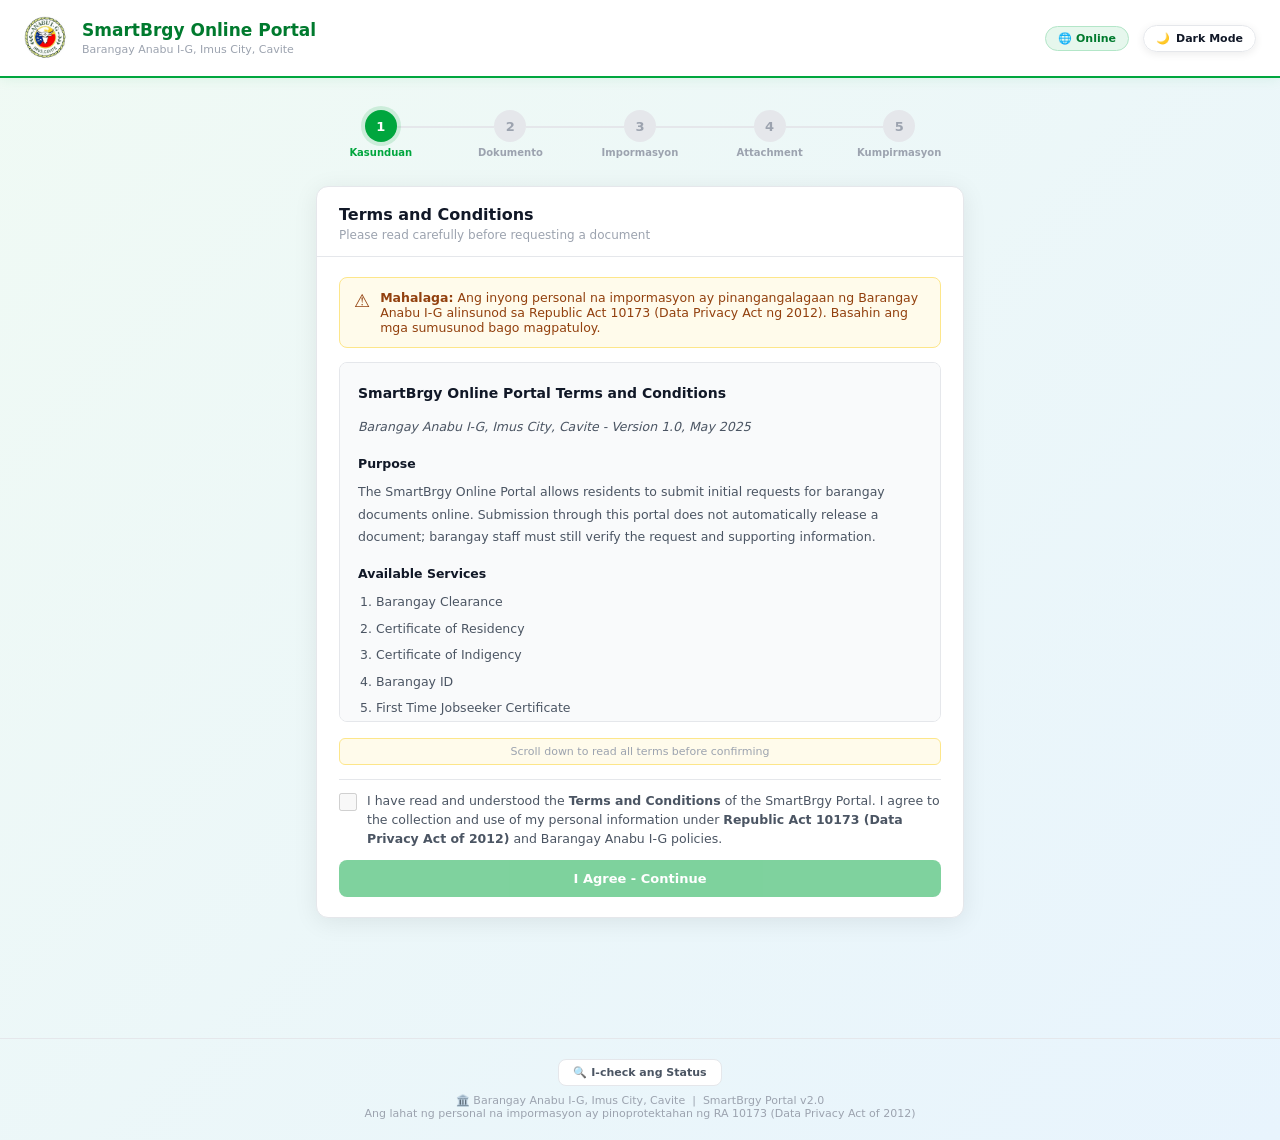
==== portal.html @ 4731604c "update portal content" ====
<!DOCTYPE html>
<html lang="en">
<head>
<meta charset="UTF-8"/>
<meta name="viewport" content="width=device-width, initial-scale=1.0"/>
<title>SmartBrgy Portal - Document Request | Barangay Anabu I-G</title>
<link rel="icon" type="image/jpeg" href="anabu logo.jpg"/>
<style>
:root {
  --green: #00a63e;
  --green-dark: #007a2e;
  --green-light: #e6f7ed;
  --green-border: #b3e6c8;
  --blue: #2a7ed3;
  --blue-light: #e8f1fb;
  --red: #dc2626;
  --red-light: #fef2f2;
  --yellow: #d97706;
  --yellow-light: #fffbeb;
  --gray: #6b7280;
  --gray-light: #f9fafb;
  --border: #e5e7eb;
  --text: #111827;
  --text-sub: #4b5563;
  --text-muted: #9ca3af;
  --radius: 12px;
  --radius-sm: 8px;
  --shadow: 0 4px 24px rgba(0,0,0,0.08);
  --shadow-lg: 0 8px 40px rgba(0,0,0,0.12);
}
* { box-sizing:border-box; margin:0; padding:0; }
body { font-family: 'Segoe UI', system-ui, sans-serif; background: linear-gradient(135deg, #f0faf4 0%, #e8f4fd 100%); min-height:100vh; color:var(--text); transition: background 0.3s, color 0.3s; }

/* ── Header ── */
.header { background:#fff; border-bottom:2px solid var(--green); padding:16px 24px; display:flex; align-items:center; gap:14px; box-shadow:0 2px 12px rgba(0,166,62,0.08); position:sticky; top:0; z-index:100; }
.header-seal { width:44px; height:44px; border-radius:50%; overflow:hidden; flex-shrink:0; }
.header-seal img { width:100%; height:100%; object-fit:cover; }
.header-info h1 { font-size:17px; font-weight:800; color:var(--green-dark); line-height:1.2; }
.header-info p  { font-size:11px; color:var(--text-muted); margin-top:2px; }
.header-badge { margin-left:auto; background:var(--green-light); border:1px solid var(--green-border); color:var(--green-dark); padding:5px 12px; border-radius:20px; font-size:11px; font-weight:700; }

/* ── Main container ── */
.container { max-width:680px; margin:0 auto; padding:32px 16px 60px; }

/* ── Cards ── */
.card { background:#fff; border-radius:var(--radius); box-shadow:var(--shadow); border:1px solid var(--border); overflow:hidden; margin-bottom:20px; }
.card-header { padding:18px 22px 14px; border-bottom:1px solid var(--border); }
.card-header h2 { font-size:16px; font-weight:800; color:var(--text); display:flex; align-items:center; gap:8px; }
.card-header p { font-size:12px; color:var(--text-muted); margin-top:4px; }
.card-body { padding:20px 22px; }

/* ── Screens ── */
.screen { display:none; }
.screen.active { display:block; }

/* ── Steps indicator ── */
.steps { display:flex; align-items:center; gap:0; margin-bottom:28px; }
.step { display:flex; flex-direction:column; align-items:center; flex:1; position:relative; }
.step:not(:last-child)::after { content:''; position:absolute; top:16px; left:calc(50% + 16px); right:calc(-50% + 16px); height:2px; background:var(--border); z-index:0; transition:background .3s; }
.step.done:not(:last-child)::after { background:var(--green); }
.step-circle { width:32px; height:32px; border-radius:50%; background:var(--border); color:var(--text-muted); display:flex; align-items:center; justify-content:center; font-size:13px; font-weight:700; position:relative; z-index:1; transition:all .3s; }
.step.active .step-circle { background:var(--green); color:#fff; box-shadow:0 0 0 4px rgba(0,166,62,0.15); }
.step.done .step-circle { background:var(--green); color:#fff; }
.step-label { font-size:10px; color:var(--text-muted); margin-top:5px; text-align:center; font-weight:600; }
.step.active .step-label, .step.done .step-label { color:var(--green); }

/* ── T&C ── */
.tnc-box { background:var(--gray-light); border:1px solid var(--border); border-radius:var(--radius-sm); padding:18px; max-height:360px; overflow-y:auto; font-size:12.5px; line-height:1.8; color:var(--text-sub); margin-bottom:16px; }
.tnc-box h3 { font-size:14px; color:var(--text); margin-bottom:10px; font-weight:700; }
.tnc-box h4 { font-size:12.5px; color:var(--text); margin:14px 0 6px; font-weight:700; }
.tnc-box p  { margin-bottom:8px; }
.tnc-box ol, .tnc-box ul { padding-left:18px; margin-bottom:8px; }
.tnc-box li { margin-bottom:4px; }
.tnc-scroll-notice { text-align:center; font-size:11px; color:var(--text-muted); margin-bottom:14px; padding:6px; background:#fffbeb; border-radius:6px; border:1px solid #fde68a; }

/* ── Cert type grid ── */
.cert-grid { display:grid; grid-template-columns:1fr 1fr; gap:10px; margin-bottom:16px; }
.cert-btn { border:2px solid var(--border); border-radius:var(--radius-sm); padding:14px 12px; cursor:pointer; transition:all .2s; background:#fff; text-align:center; }
.cert-btn:hover { border-color:var(--green); background:var(--green-light); }
.cert-btn.selected { border-color:var(--green); background:var(--green-light); box-shadow:0 0 0 3px rgba(0,166,62,0.12); }
.cert-btn .icon { font-size:24px; margin-bottom:6px; }
.cert-btn .label { font-size:12px; font-weight:700; color:var(--text); }
.cert-btn .fee { font-size:10.5px; color:var(--text-muted); margin-top:2px; }
.cert-btn .days { font-size:10px; color:var(--green); font-weight:600; margin-top:1px; }

/* ── Form ── */
.form-group { margin-bottom:14px; }
.form-label { font-size:12px; font-weight:700; color:var(--text-sub); margin-bottom:5px; display:block; }
.form-label span.req { color:var(--red); }
.form-input { width:100%; padding:10px 13px; border:1.5px solid var(--border); border-radius:var(--radius-sm); font-size:13px; color:var(--text); background:#fff; transition:border-color .2s; font-family:inherit; }
.form-input:focus { outline:none; border-color:var(--green); box-shadow:0 0 0 3px rgba(0,166,62,0.1); }
.form-row { display:grid; grid-template-columns:1fr 1fr; gap:10px; }
.form-note { font-size:11px; color:var(--text-muted); margin-top:4px; }

/* ── Buttons ── */
.btn { padding:11px 20px; border:none; border-radius:var(--radius-sm); font-size:13px; font-weight:700; cursor:pointer; transition:all .2s; font-family:inherit; }
.btn-green  { background:var(--green); color:#fff; }
.btn-green:hover { background:var(--green-dark); }
.btn-outline { background:#fff; color:var(--text-sub); border:1.5px solid var(--border); }
.btn-outline:hover { border-color:var(--gray); }
.btn-full { width:100%; }
.btn-row { display:flex; gap:10px; margin-top:6px; }
.btn-row .btn { flex:1; }
.btn:disabled { opacity:.5; cursor:not-allowed; }

/* ── Alert boxes ── */
.alert { border-radius:var(--radius-sm); padding:12px 14px; font-size:12.5px; margin-bottom:14px; display:flex; gap:10px; align-items:flex-start; }
.alert-yellow { background:var(--yellow-light); border:1px solid #fde68a; color:#92400e; }
.alert-green  { background:var(--green-light); border:1px solid var(--green-border); color:var(--green-dark); }
.alert-red    { background:var(--red-light); border:1px solid #fecaca; color:#991b1b; }
.alert-blue   { background:var(--blue-light); border:1px solid #bfdbfe; color:#1e40af; }

/* ── Confirmation box ── */
.confirm-box { text-align:center; padding:24px; }
.confirm-icon { font-size:52px; margin-bottom:14px; }
.confirm-code { font-size:30px; font-weight:900; color:var(--green); letter-spacing:2px; font-family:'Courier New',monospace; background:var(--green-light); border:2px dashed var(--green-border); padding:12px 24px; border-radius:var(--radius-sm); display:inline-block; margin:10px 0 16px; }
.confirm-note { font-size:12.5px; color:var(--text-sub); max-width:340px; margin:0 auto 20px; line-height:1.7; }
.confirm-steps { background:var(--gray-light); border-radius:var(--radius-sm); padding:14px 16px; text-align:left; margin-bottom:16px; }
.confirm-steps ol { padding-left:16px; font-size:12px; color:var(--text-sub); line-height:2; }

/* ── Status checker ── */
.status-track { display:flex; flex-direction:column; gap:0; }
.status-step { display:flex; gap:12px; padding:10px 0; }
.status-dot  { width:18px; height:18px; border-radius:50%; flex-shrink:0; margin-top:2px; border:2px solid var(--border); display:flex; align-items:center; justify-content:center; font-size:9px; }
.status-dot.done { background:var(--green); border-color:var(--green); color:#fff; }
.status-dot.current { background:#fff; border-color:var(--yellow); box-shadow:0 0 0 3px rgba(217,119,6,0.2); }
.status-step-text { font-size:12.5px; font-weight:600; color:var(--text-muted); }
.status-step-text.done { color:var(--green); }
.status-step-text.current { color:var(--yellow); }
.status-step-meta { font-size:11px; color:var(--text-muted); margin-top:2px; }

/* ── Badge ── */
.badge { display:inline-flex; align-items:center; padding:2px 8px; border-radius:20px; font-size:10.5px; font-weight:700; border:1px solid transparent; }
.badge-green  { background:var(--green-light); color:var(--green-dark); border-color:var(--green-border); }
.badge-yellow { background:var(--yellow-light); color:#92400e; border-color:#fde68a; }
.badge-red    { background:var(--red-light); color:#991b1b; border-color:#fecaca; }
.badge-blue   { background:var(--blue-light); color:#1e40af; border-color:#bfdbfe; }
.badge-gray   { background:var(--gray-light); color:var(--gray); border-color:var(--border); }

/* ── Footer ── */
.footer { text-align:center; font-size:11px; color:var(--text-muted); padding:20px; border-top:1px solid var(--border); margin-top:40px; }

/* ── Toast ── */
#toast-wrap { position:fixed; bottom:20px; right:20px; z-index:9999; display:flex; flex-direction:column; gap:8px; }
.toast { background:#1f2937; color:#fff; padding:10px 16px; border-radius:8px; font-size:12.5px; display:flex; align-items:center; gap:8px; box-shadow:var(--shadow); animation:slideIn .3s ease; }
.toast.green { background:#065f46; border-left:3px solid var(--green); }
.toast.red   { background:#7f1d1d; border-left:3px solid var(--red); }
@keyframes slideIn { from { transform:translateX(40px); opacity:0; } to { transform:translateX(0); opacity:1; } }

/* ── Checkbox ── */
.checkbox-row { display:flex; gap:10px; align-items:flex-start; padding:12px 0; border-top:1px solid var(--border); }
.checkbox-row input[type=checkbox] { width:18px; height:18px; margin-top:1px; accent-color:var(--green); cursor:pointer; flex-shrink:0; }
.checkbox-row label { font-size:12.5px; color:var(--text-sub); cursor:pointer; line-height:1.5; }

/* ── Responsive ── */
@media (max-width:500px) {
  .cert-grid { grid-template-columns:1fr; }
  .form-row  { grid-template-columns:1fr; }
  .container { padding:16px 12px 60px; }
}

/* Loading overlay */
#loader { position:fixed; inset:0; background:rgba(255,255,255,0.9); display:flex; align-items:center; justify-content:center; z-index:9998; flex-direction:column; gap:12px; }
.spinner { width:36px; height:36px; border:3px solid var(--green-light); border-top-color:var(--green); border-radius:50%; animation:spin 0.7s linear infinite; }
@keyframes spin { to { transform:rotate(360deg); } }
/* ═══ DARK MODE ═══ */
body.dark-mode {
  --green: #00cc55;
  --green-dark: #00ff6a;
  --green-light: rgba(0,204,85,0.1);
  --green-border: rgba(0,204,85,0.3);
  --blue: #5ba3e8;
  --blue-light: rgba(91,163,232,0.1);
  --red: #f87171;
  --red-light: rgba(239,68,68,0.1);
  --yellow: #fbbf24;
  --yellow-light: rgba(245,158,11,0.1);
  --gray: #9ca3af;
  --gray-light: rgba(255,255,255,0.05);
  --border: rgba(255,255,255,0.12);
  --text: #e8f4ff;
  --text-sub: rgba(232,244,255,0.7);
  --text-muted: rgba(232,244,255,0.4);
  --shadow: 0 4px 24px rgba(0,0,0,0.4);
  --shadow-lg: 0 8px 40px rgba(0,0,0,0.5);
  background: linear-gradient(135deg, #060f1c 0%, #0a1929 100%);
}
body.dark-mode .card { background: #0b1e35; border-color: rgba(42,126,211,0.2); }
body.dark-mode .card-header { background: rgba(11,61,107,0.35); border-color: rgba(42,126,211,0.2); }
body.dark-mode .card-header h2 { color: #e8f4ff; }
body.dark-mode .card-header p { color: rgba(232,244,255,0.6); }
body.dark-mode .tnc-box { background: rgba(11,61,107,0.2); border-color: rgba(42,126,211,0.2); }
body.dark-mode .cert-btn { background: #0a1929; border-color: rgba(42,126,211,0.25); color: #e8f4ff; }
body.dark-mode .cert-btn:hover,
body.dark-mode .cert-btn.selected { border-color: var(--green); background: rgba(0,204,85,0.1); }
body.dark-mode input, body.dark-mode select, body.dark-mode textarea {
  background: rgba(255,255,255,0.06); border-color: rgba(255,255,255,0.15); color: #e8f4ff;
}
body.dark-mode input::placeholder, body.dark-mode textarea::placeholder { color: rgba(232,244,255,0.35); }
body.dark-mode .header { background: rgba(6,15,28,0.95); border-color: rgba(42,126,211,0.2); }
body.dark-mode .header-info h1 { color: var(--green-dark); }
body.dark-mode .header-badge { background: rgba(0,204,85,0.1); border-color: var(--green-border); color: var(--green-dark); }
body.dark-mode .alert-yellow { background: rgba(245,158,11,0.1); border-color: rgba(245,158,11,0.3); color: #fcd34d; }
body.dark-mode .alert-green  { background: rgba(0,204,85,0.1); border-color: var(--green-border); color: var(--green-dark); }
body.dark-mode .alert-red    { background: rgba(239,68,68,0.1); border-color: rgba(239,68,68,0.3); color: #fca5a5; }
body.dark-mode .alert-blue   { background: rgba(91,163,232,0.1); border-color: rgba(91,163,232,0.3); color: var(--blue); }
body.dark-mode .confirm-code { background: rgba(0,204,85,0.1); border-color: var(--green-border); color: var(--green-dark); }
body.dark-mode .confirm-steps { background: rgba(255,255,255,0.05); }
body.dark-mode .badge-green  { background: rgba(0,204,85,0.1); color: var(--green-dark); border-color: var(--green-border); }
body.dark-mode .badge-yellow { background: rgba(245,158,11,0.1); color: #fcd34d; border-color: rgba(245,158,11,0.3); }
body.dark-mode .badge-red    { background: rgba(239,68,68,0.1); color: #fca5a5; border-color: rgba(239,68,68,0.3); }
body.dark-mode .footer { color: rgba(232,244,255,0.45); }
body.dark-mode .steps { background: rgba(255,255,255,0.04); border-color: rgba(42,126,211,0.15); }
body.dark-mode .step-label { color: rgba(232,244,255,0.5); }
body.dark-mode .step.active .step-label { color: var(--green-dark); }
/* Step circle */
body.dark-mode .step-circle { background: rgba(255,255,255,0.1); color: rgba(232,244,255,0.5); border-color: rgba(255,255,255,0.15); }
body.dark-mode .step.active .step-circle { background: var(--green); color: #000; }
body.dark-mode .step.done .step-circle { background: var(--green); color: #000; }
/* Form inputs */
body.dark-mode .form-input { background: rgba(255,255,255,0.06); border-color: rgba(255,255,255,0.15); color: #e8f4ff; }
body.dark-mode .form-input:focus { border-color: var(--green); }
body.dark-mode .form-label { color: rgba(232,244,255,0.7); }
body.dark-mode .form-note { color: rgba(232,244,255,0.4); }
body.dark-mode select option { background: #0a1929; color: #e8f4ff; }
/* Buttons */
body.dark-mode .btn-outline { background: rgba(255,255,255,0.06); color: rgba(232,244,255,0.75); border-color: rgba(255,255,255,0.15); }
body.dark-mode .btn-outline:hover { border-color: rgba(255,255,255,0.30); color: #e8f4ff; }
/* TnC box */
body.dark-mode .tnc-box { color: rgba(232,244,255,0.75); }
body.dark-mode .tnc-box h3, body.dark-mode .tnc-box h4 { color: #e8f4ff; }
/* Scroll notice */
body.dark-mode .tnc-scroll-notice { background: rgba(245,158,11,0.08); border-color: rgba(245,158,11,0.25); color: #fcd34d; }
/* Cert buttons */
body.dark-mode .cert-btn .label { color: #e8f4ff; }
body.dark-mode .cert-btn .fee   { color: rgba(232,244,255,0.5); }
body.dark-mode .cert-btn .days  { color: var(--green); }
/* Confirm section */
body.dark-mode .confirm-note { color: rgba(232,244,255,0.7); }
body.dark-mode .confirm-steps ol { color: rgba(232,244,255,0.7); }
/* Status tracker */
body.dark-mode .status-step-text { color: rgba(232,244,255,0.5); }
body.dark-mode .status-step-text.done { color: var(--green); }
body.dark-mode .status-step-text.current { color: var(--yellow); }
body.dark-mode .status-step-meta { color: rgba(232,244,255,0.4); }
body.dark-mode .status-dot { background: rgba(255,255,255,0.08); border-color: rgba(255,255,255,0.20); color: rgba(232,244,255,0.5); }
body.dark-mode .status-dot.done { background: var(--green); border-color: var(--green); color: #000; }
body.dark-mode .status-dot.current { background: rgba(11,29,53,0.9); border-color: var(--yellow); color: var(--yellow); }
/* Badges */
body.dark-mode .badge-blue { background: rgba(91,163,232,0.1); color: #93c5fd; border-color: rgba(91,163,232,0.3); }
body.dark-mode .badge-gray { background: rgba(255,255,255,0.07); color: rgba(232,244,255,0.55); border-color: rgba(255,255,255,0.12); }
/* Loader */
body.dark-mode #loader { background: rgba(6,15,28,0.92); }
/* Checkbox label */
body.dark-mode .checkbox-row label { color: rgba(232,244,255,0.75); }
/* Footer */
body.dark-mode .footer { border-color: rgba(255,255,255,0.08); }
/* Portal theme toggle in dark mode */
body.dark-mode #portal-theme-toggle { background: rgba(11,29,53,0.9); color: #e8f4ff; border-color: rgba(42,126,211,0.35); }
/* Theme toggle button */
#portal-theme-toggle {
  display: flex; align-items: center; gap: 6px;
  padding: 6px 12px; border-radius: 20px; cursor: pointer;
  font-size: 11px; font-weight: 700; border: 1px solid var(--border);
  background: rgba(255,255,255,0.85); color: var(--text);
  box-shadow: 0 2px 8px rgba(0,0,0,0.08);
  transition: all 0.2s; backdrop-filter: blur(8px);
  user-select: none; white-space: nowrap; flex-shrink: 0;
}
body.dark-mode #portal-theme-toggle {
  background: rgba(11,29,53,0.85); color: #e8f4ff; border-color: rgba(42,126,211,0.3);
}
#portal-theme-toggle:hover { box-shadow: 0 4px 14px rgba(0,0,0,0.15); transform: translateY(-1px); }
</style>
</head>
<body>

<div id="toast-wrap"></div>
<div id="loader" style="display:none;"><div class="spinner"></div><div style="font-size:13px;color:var(--text-muted);">Sandali lang...</div></div>

<!-- HEADER -->
<div class="header">
  <div class="header-seal"><img src="anabu logo.jpg" alt="Barangay Anabu I-G"/></div>
  <div class="header-info">
    <h1>SmartBrgy Online Portal</h1>
    <p>Barangay Anabu I-G, Imus City, Cavite</p>
  </div>
  <div class="header-badge">🌐 Online</div>
  <div id="portal-theme-toggle" onclick="togglePortalTheme()">
    <span id="portal-theme-icon">🌙</span>
    <span id="portal-theme-label">Dark Mode</span>
  </div>
</div>

<div class="container">

  <!-- ═══════ SCREEN 1: WELCOME + TERMS AND CONDITIONS ═══════ -->
  <div class="screen active" id="screen-terms">
    <div class="steps">
      <div class="step active" id="s1"><div class="step-circle">1</div><div class="step-label">Kasunduan</div></div>
      <div class="step" id="s2"><div class="step-circle">2</div><div class="step-label">Dokumento</div></div>
      <div class="step" id="s3"><div class="step-circle">3</div><div class="step-label">Impormasyon</div></div>
      <div class="step" id="s4"><div class="step-circle">4</div><div class="step-label">Attachment</div></div>
      <div class="step" id="s5"><div class="step-circle">5</div><div class="step-label">Kumpirmasyon</div></div>
    </div>

    <div class="card">
      <div class="card-header">
        <h2>📋 Mga Tuntunin at Kundisyon</h2>
        <p>Basahin nang mabuti bago mag-request ng dokumento</p>
      </div>
      <div class="card-body">
        <div class="alert alert-yellow">
          <span style="font-size:18px;flex-shrink:0;">⚠️</span>
          <div><strong>Mahalaga:</strong> Ang inyong personal na impormasyon ay pinangangalagaan ng Barangay Anabu I-G alinsunod sa Republic Act 10173 (Data Privacy Act ng 2012). Basahin ang mga sumusunod bago magpatuloy.</div>
        </div>

        <div class="tnc-box" id="tnc-scroll">
          <h3>📜 KASUNDUAN SA PAGGAMIT NG SMARTBRGY ONLINE PORTAL</h3>
          <p><em>Barangay Anabu I-G, Imus City, Cavite — Bersyon 1.0, Mayo 2025</em></p>

          <h4>ARTIKULO I — LAYUNIN</h4>
          <p>Ang SmartBrgy Online Portal ay isang serbisyong elektroniko ng Barangay Anabu I-G na nagbibigay-daan sa mga residente na makapag-request ng iba't ibang dokumento nang hindi na kailangang pumunta pa sa barangay hall bilang unang hakbang. Ang layunin nito ay pabilisin at gawing mas madali ang proseso ng pagkuha ng mga barangay dokumento para sa lahat ng residente.</p>

          <h4>ARTIKULO II — SAKLAW NG SERBISYO</h4>
          <p>Maaaring i-request sa pamamagitan ng portal na ito ang mga sumusunod na dokumento:</p>
          <ol>
            <li>Barangay Clearance</li>
            <li>Certificate of Residency (Patunay ng Paninirahan)</li>
            <li>Certificate of Indigency (Patunay ng Kahirapan)</li>
            <li>Barangay ID</li>
            <li>First Time Jobseeker Certificate</li>
            <li>Business Clearance</li>
          </ol>
          <p><strong>Tandaan:</strong> Ang online na pag-request ay para lamang sa pagpapahayag ng interes. Ang aktwal na pagpapalabas ng dokumento ay isasagawa lamang sa Barangay Hall pagkatapos ng personal na pagbisita at pagberipika ng mga kinakailangang dokumento.</p>

          <h4>ARTIKULO III — MGA KINAKAILANGAN</h4>
          <p>Upang maging karapat-dapat sa pagkuha ng dokumento, ang residente ay dapat:</p>
          <ol>
            <li>Isang tunay na residente ng Barangay Anabu I-G, Imus City;</li>
            <li>Walang anumang nakasamang blotter o kaso na hindi pa nalulutas (para sa ilang uri ng dokumento);</li>
            <li>Magbigay ng totoong impormasyon sa lahat ng kinakailangang patlang;</li>
            <li>Personal na pumunta sa Barangay Hall upang kunin ang dokumento.</li>
          </ol>

          <h4>ARTIKULO IV — KOLEKSYON NG PERSONAL NA DATOS</h4>
          <p>Ang Barangay Anabu I-G, bilang Controller ng inyong personal na datos ayon sa RA 10173 (Data Privacy Act of 2012), ay nangangalap ng sumusunod na impormasyon:</p>
          <ul>
            <li>Buong pangalan</li>
            <li>Address sa barangay (Purok)</li>
            <li>Numero ng telepono o contact</li>
            <li>Layunin ng paghingi ng dokumento</li>
          </ul>

          <h4>ARTIKULO V — PAANO GINAGAMIT ANG INYONG DATOS</h4>
          <p>Ang inyong personal na impormasyon ay gagamitin lamang para sa:</p>
          <ol>
            <li>Pagpoproseso ng inyong request na dokumento;</li>
            <li>Pag-verify ng inyong pagkatao sa oras ng pagkuha sa barangay hall;</li>
            <li>Pagpapadala ng update tungkol sa status ng inyong request (kung may contact number);</li>
            <li>Mga opisyal na rekord ng barangay na kinakailangan ng batas.</li>
          </ol>
          <p><strong>HINDI</strong> ibabahagi ang inyong impormasyon sa mga third party na walang kaugnayan sa serbisyo ng barangay.</p>

          <h4>ARTIKULO VI — SEGURIDAD NG DATOS</h4>
          <p>Ang Barangay Anabu I-G ay gumagamit ng mga teknikal at administratibong hakbang upang pangalagaan ang inyong personal na impormasyon laban sa anumang hindi awtorisadong pag-access, pagbabago, o pagsisiwalat. Ang lahat ng datos ay nakaimbak sa isang ligtas na sistema na may restricted na access.</p>

          <h4>ARTIKULO VII — MGA KARAPATAN NG DATOS-SUBJEK</h4>
          <p>Ayon sa RA 10173, mayroon kayong karapatang:</p>
          <ul>
            <li>Malaman kung anong personal na datos ang hawak ng barangay tungkol sa inyo;</li>
            <li>Makuha ang kopya ng inyong personal na datos;</li>
            <li>Ituwid ang anumang maling impormasyon;</li>
            <li>Humiling ng pagtanggal ng inyong datos (kung naaangkop at pinahihintulutan ng batas);</li>
            <li>Mag-file ng reklamo sa National Privacy Commission (NPC) kung naniniwala kayong nilabag ang inyong mga karapatan.</li>
          </ul>

          <h4>ARTIKULO VIII — RESPONSIBILIDAD NG GUMAGAMIT</h4>
          <p>Sa paggamit ng portal na ito, kayo ay sumasang-ayon na:</p>
          <ol>
            <li>Ang lahat ng impormasyon na inyong ibibigay ay totoong impormasyon at hindi mapanlinlang;</li>
            <li>Hindi ninyo gagamitin ang portal para sa anumang ilegal o maling layunin;</li>
            <li>Mauunawaan na ang online request ay hindi ginagarantiyahan ang agarang pagpapalabas ng dokumento — napapailalim ito sa verification ng barangay staff;</li>
            <li>Responsibilidad ninyo ang personal na pumunta sa Barangay Hall upang makuha ang dokumento at magdala ng kinakailangang valid ID.</li>
          </ol>

          <h4>ARTIKULO IX — BAYAD SA DOKUMENTASYON</h4>
          <p>Ang ilang mga dokumento ay may kaukulang bayad na babayaran sa Barangay Hall sa oras ng pagkuha. Hindi tinatanggap ang bayad sa pamamagitan ng online na pamamaraan. Ang kasalukuyang bayad ay nakalagay sa bawat uri ng dokumento sa portal na ito.</p>

          <h4>ARTIKULO X — VALIDITY NG REQUEST</h4>
          <p>Ang online request ay magiging valid sa loob ng <strong>30 araw</strong> mula sa petsa ng pagsusumite. Kung hindi kayo makapunta sa loob ng panahong ito, kailangan ninyong mag-request muli.</p>

          <h4>ARTIKULO XI — PAKIKIPAG-UGNAYAN</h4>
          <p>Para sa anumang katanungan o alalahanin, maaari kayong makipag-ugnayan sa:</p>
          <ul>
            <li>📍 Barangay Hall, Barangay Anabu I-G, Imus City, Cavite</li>
            <li>🕗 Lunes hanggang Biyernes: 8:00 AM – 5:00 PM</li>
          </ul>

          <p style="margin-top:16px;font-size:11px;color:var(--text-muted);">Huling na-update: Mayo 2025 | Bersyon 1.0 | Barangay Anabu I-G</p>
        </div>

        <div class="tnc-scroll-notice" id="tnc-notice">⬇️ Mag-scroll pababa upang mabasa ang lahat ng tuntunin bago makumpirma</div>

        <div class="checkbox-row">
          <input type="checkbox" id="tnc-agree" disabled onchange="onTncCheck()"/>
          <label for="tnc-agree">
            Nabasa ko at naunawaan ko ang mga <strong>Tuntunin at Kundisyon</strong> ng SmartBrgy Portal. Sumasang-ayon ako sa koleksyon at paggamit ng aking personal na impormasyon alinsunod sa <strong>Republic Act 10173 (Data Privacy Act of 2012)</strong> at sa mga patakaran ng Barangay Anabu I-G.
          </label>
        </div>

        <button class="btn btn-green btn-full" id="btn-proceed-terms" onclick="proceedFromTerms()" disabled>
          ✅ Sumasang-ayon Ako — Magpatuloy
        </button>
      </div>
    </div>
  </div>

  <!-- ═══════ SCREEN 2: PUMILI NG DOKUMENTO ═══════ -->
  <div class="screen" id="screen-doctype">
    <div class="steps">
      <div class="step done" id="s1b"><div class="step-circle">✓</div><div class="step-label">Kasunduan</div></div>
      <div class="step active" id="s2b"><div class="step-circle">2</div><div class="step-label">Dokumento</div></div>
      <div class="step" id="s3b"><div class="step-circle">3</div><div class="step-label">Impormasyon</div></div>
      <div class="step" id="s4b"><div class="step-circle">4</div><div class="step-label">Attachment</div></div>
      <div class="step" id="s5b"><div class="step-circle">5</div><div class="step-label">Kumpirmasyon</div></div>
    </div>

    <div class="card">
      <div class="card-header">
        <h2>📄 Piliin ang Uri ng Dokumento</h2>
        <p>I-click ang dokumentong gusto ninyong i-request</p>
      </div>
      <div class="card-body">
        <div class="cert-grid" id="cert-type-grid">
          <div class="cert-btn" onclick="selectDoc('BC',this)"><div class="icon">📄</div><div class="label">Barangay Clearance</div><div class="fee">PHP 50.00</div><div class="days">✓ 1 araw</div></div>
          <div class="cert-btn" onclick="selectDoc('CR',this)"><div class="icon">🏠</div><div class="label">Certificate of Residency</div><div class="fee">PHP 50.00</div><div class="days">✓ 1 araw</div></div>
          <div class="cert-btn" onclick="selectDoc('CI',this)"><div class="icon">📋</div><div class="label">Certificate of Indigency</div><div class="fee">Libre</div><div class="days">✓ 1 araw</div></div>
          <div class="cert-btn" onclick="selectDoc('BID',this)"><div class="icon">🪪</div><div class="label">Barangay ID</div><div class="fee">PHP 100.00</div><div class="days">✓ 3-5 araw</div></div>
          <div class="cert-btn" onclick="selectDoc('CTFJ',this)"><div class="icon">💼</div><div class="label">First Time Jobseeker</div><div class="fee">Libre</div><div class="days">✓ 1 araw</div></div>
          <div class="cert-btn" onclick="selectDoc('BBC',this)"><div class="icon">🏪</div><div class="label">Business Clearance</div><div class="fee">PHP 200.00+</div><div class="days">✓ 3-5 araw</div></div>
        </div>

        <div id="doc-selected-info" style="display:none;" class="alert alert-green">
          <span id="doc-sel-icon" style="font-size:18px;flex-shrink:0;"></span>
          <div>Napili: <strong id="doc-sel-label"></strong> — <span id="doc-sel-fee" style="color:var(--green-dark);"></span></div>
        </div>

        <button class="btn btn-green btn-full" id="btn-proceed-doc" onclick="proceedFromDoc()" disabled>
          Susunod →
        </button>
      </div>
    </div>
  </div>

  <!-- ═══════ SCREEN 3: FORM ═══════ -->
  <div class="screen" id="screen-form">
    <div class="steps">
      <div class="step done"><div class="step-circle">✓</div><div class="step-label">Kasunduan</div></div>
      <div class="step done"><div class="step-circle">✓</div><div class="step-label">Dokumento</div></div>
      <div class="step active"><div class="step-circle">3</div><div class="step-label">Impormasyon</div></div>
      <div class="step"><div class="step-circle">4</div><div class="step-label">Attachment</div></div>
      <div class="step"><div class="step-circle">5</div><div class="step-label">Kumpirmasyon</div></div>
    </div>

    <div class="card">
      <div class="card-header">
        <h2>✍️ Punan ang Impormasyon</h2>
        <p>Tiyaking tama ang lahat ng inyong impormasyon</p>
      </div>
      <div class="card-body">
        <div class="alert alert-blue" style="margin-bottom:16px;">
          <span style="font-size:16px;flex-shrink:0;">📄</span>
          <div>Nire-request: <strong id="form-doc-label"></strong> — <span id="form-doc-fee" style="font-weight:700;color:var(--blue);"></span></div>
        </div>

        <div class="form-group">
          <label class="form-label" for="f-name">Buong Pangalan <span class="req">*</span></label>
          <input class="form-input" id="f-name" placeholder="Halimbawa: Juan dela Cruz" autocomplete="name"/>
          <div class="form-note">Isulat ang inyong buong pangalan tulad ng nakasaad sa inyong valid ID</div>
        </div>

        <div class="form-group">
          <label class="form-label" for="f-address">Address sa Barangay <span class="req">*</span></label>
          <input class="form-input" id="f-address" placeholder="Purok, Sityo o Street — Barangay Anabu I-G"/>
        </div>

        <div class="form-row">
          <div class="form-group">
            <label class="form-label" for="f-contact">Email Address <span style="font-weight:400;color:#6b7280;">(para sa notification)</span></label>
            <input class="form-input" id="f-contact" placeholder="example@gmail.com" type="email"/>
          </div>
          <div class="form-group">
            <label class="form-label" for="f-dob">Petsa ng Kapanganakan <span class="req">*</span></label>
            <input class="form-input" id="f-dob" type="date" required/>
          </div>
        </div>

        <div class="form-group">
          <label class="form-label" for="f-purpose">Layunin / Dahilan <span class="req">*</span></label>
          <input class="form-input" id="f-purpose" placeholder="Halimbawa: Para sa trabaho, scholarship, loan, business..."/>
        </div>

        <div id="business-field" style="display:none;" class="form-group">
          <label class="form-label" for="f-business">Pangalan ng Negosyo <span class="req">*</span></label>
          <input class="form-input" id="f-business" placeholder="Pangalan ng inyong negosyo"/>
        </div>

        <div class="alert alert-yellow" style="margin:16px 0 10px;">
          <span style="font-size:16px;flex-shrink:0;">🔒</span>
          <div><strong>Paalala sa Privacy:</strong> Ang inyong impormasyon ay mahigpit na kumpidensyal at gagamitin lamang para sa pagpoproseso ng inyong request ayon sa RA 10173.</div>
        </div>

        <div class="btn-row">
          <button class="btn btn-outline" onclick="goBack('screen-doctype')">← Bumalik</button>
          <button class="btn btn-green" onclick="goToAttachment()">Susunod → Attachment</button>
        </div>
      </div>
    </div>
  </div>

  <!-- ═══════ SCREEN 4: ATTACHMENT ═══════ -->
  <div class="screen" id="screen-attachment">
    <div class="steps">
      <div class="step done"><div class="step-circle">✓</div><div class="step-label">Kasunduan</div></div>
      <div class="step done"><div class="step-circle">✓</div><div class="step-label">Dokumento</div></div>
      <div class="step done"><div class="step-circle">✓</div><div class="step-label">Impormasyon</div></div>
      <div class="step active"><div class="step-circle">4</div><div class="step-label">Attachment</div></div>
      <div class="step"><div class="step-circle">5</div><div class="step-label">Kumpirmasyon</div></div>
    </div>
    <div class="card">
      <div class="card-header">
        <h2>🪪 I-upload ang Inyong Valid ID</h2>
        <p>Mag-upload ng larawan ng inyong valid ID bilang patunay ng pagkakakilanlan</p>
      </div>
      <div class="card-body">
        <div class="alert alert-blue" style="margin-bottom:16px;">
          <span style="font-size:16px;flex-shrink:0;">ℹ️</span>
          <div>Ang attachment ay <strong>optional</strong> ngunit nirerekomenda para mapabilis ang pagpoproseso ng inyong request.</div>
        </div>

        <div class="form-group">
          <label class="form-label">Larawan ng Valid ID <span style="font-weight:400;color:#6b7280;">(JPG, PNG — max 5MB)</span></label>
          <div id="att-dropzone" style="border:2px dashed var(--border);border-radius:12px;padding:32px 16px;text-align:center;cursor:pointer;transition:border-color .2s;" onclick="document.getElementById('f-attachment').click()" ondragover="event.preventDefault();this.style.borderColor='var(--green)'" ondragleave="this.style.borderColor='var(--border)'" ondrop="handleAttachmentDrop(event)">
            <div style="font-size:36px;margin-bottom:8px;">🪪</div>
            <div style="font-size:13px;font-weight:600;color:var(--text-main);margin-bottom:4px;">I-click o i-drag ang larawan dito</div>
            <div style="font-size:11px;color:var(--text-sub);">JPG, PNG, HEIC — hanggang 5MB</div>
          </div>
          <input type="file" id="f-attachment" accept="image/jpeg,image/png,image/heic,image/webp" style="display:none;" onchange="previewAttachment(this)"/>
        </div>

        <div id="att-preview" style="display:none;margin-top:12px;text-align:center;">
          <img id="att-preview-img" src="" alt="ID Preview" style="max-width:100%;max-height:220px;border-radius:10px;border:1px solid var(--border);object-fit:contain;"/>
          <div style="margin-top:8px;font-size:12px;color:var(--green);font-weight:600;" id="att-preview-name"></div>
          <button class="btn btn-outline" style="margin-top:8px;font-size:11px;" onclick="clearAttachment()">✕ Alisin</button>
        </div>

        <div class="btn-row" style="margin-top:20px;">
          <button class="btn btn-outline" onclick="goBack('screen-form')">← Bumalik</button>
          <button class="btn btn-green" onclick="submitRequest()">📨 I-submit ang Request</button>
        </div>
      </div>
    </div>
  </div>

  <!-- ═══════ SCREEN 5: KUMPIRMASYON ═══════ -->
  <div class="screen" id="screen-confirm">
    <div class="steps">
      <div class="step done"><div class="step-circle">✓</div><div class="step-label">Kasunduan</div></div>
      <div class="step done"><div class="step-circle">✓</div><div class="step-label">Dokumento</div></div>
      <div class="step done"><div class="step-circle">✓</div><div class="step-label">Impormasyon</div></div>
      <div class="step done"><div class="step-circle">✓</div><div class="step-label">Attachment</div></div>
      <div class="step active"><div class="step-circle">5</div><div class="step-label">Kumpirmasyon</div></div>
    </div>

    <div class="card">
      <div class="card-body">
        <div class="confirm-box">
          <div class="confirm-icon">✅</div>
          <h2 style="font-size:20px;font-weight:800;color:var(--green);margin-bottom:6px;">Request na Na-submit!</h2>
          <p style="font-size:13px;color:var(--text-muted);margin-bottom:14px;">Ang inyong reference code ay:</p>
          <div class="confirm-code" id="conf-code">REQ-0000</div>
          <div class="confirm-note">
            <strong>I-screenshot o isulat ang code na ito.</strong><br/>
            Ibibigay ito sa Barangay Hall pagdating ninyo para makuha ang inyong dokumento.
          </div>

          <div class="confirm-steps">
            <p style="font-size:12px;font-weight:700;color:var(--text);margin-bottom:8px;">📋 Susunod na Hakbang:</p>
            <ol>
              <li>Hintayin ang SMS/tawag mula sa barangay kung may ibinigay kang contact number</li>
              <li>Pumunta sa <strong>Barangay Hall, Anabu I-G</strong> sa loob ng 30 araw</li>
              <li>Magdala ng <strong>1 valid government ID</strong></li>
              <li>Ipakita ang reference code: <strong id="conf-code-mini"></strong></li>
              <li>Bayaran ang kaukulang bayad (kung applicable)</li>
            </ol>
          </div>

          <div id="conf-summary" class="alert alert-green" style="text-align:left;margin-bottom:16px;"></div>

          <div style="display:flex;gap:10px;justify-content:center;flex-wrap:wrap;">
            <button class="btn btn-outline" onclick="goToStatus()">🔍 I-check ang Status</button>
            <button class="btn btn-green" onclick="newRequest()">➕ Bagong Request</button>
          </div>
        </div>
      </div>
    </div>
  </div>

  <!-- ═══════ SCREEN 5: STATUS CHECKER ═══════ -->
  <div class="screen" id="screen-status">
    <div class="card">
      <div class="card-header">
        <h2>🔍 I-check ang Status ng Request</h2>
        <p>Ilagay ang inyong reference code upang makita ang status</p>
      </div>
      <div class="card-body">
        <div class="form-group">
          <label class="form-label" for="status-code">Reference Code <span class="req">*</span></label>
          <div style="display:flex;gap:8px;">
            <input class="form-input" id="status-code" placeholder="Halimbawa: REQ-2025-0001" style="flex:1;" onkeydown="if(event.key==='Enter')checkStatus()"/>
            <button class="btn btn-green" onclick="checkStatus()">🔍 Hanapin</button>
          </div>
        </div>
        <div id="status-result" style="display:none;"></div>
        <div style="margin-top:16px;padding-top:14px;border-top:1px solid var(--border);text-align:center;">
          <button class="btn btn-outline" onclick="showScreen('screen-terms')">← Bumalik sa Simula</button>
        </div>
      </div>
    </div>
  </div>

</div><!-- /container -->

<!-- QUICK NAV FOOTER -->
<div class="footer">
  <div style="margin-bottom:8px;">
    <button class="btn btn-outline" style="font-size:11px;padding:6px 14px;" onclick="showScreen('screen-status')">🔍 I-check ang Status</button>
  </div>
  🏛️ Barangay Anabu I-G, Imus City, Cavite &nbsp;|&nbsp; SmartBrgy Portal v2.0
  <br>Ang lahat ng personal na impormasyon ay pinoprotektahan ng RA 10173 (Data Privacy Act of 2012)
</div>

<script>
const API = (window.location.hostname === 'localhost' || window.location.hostname === '127.0.0.1' || window.location.hostname === '')
  ? 'http://localhost:5000'
  : 'https://smartbrgy-anabu-1g.onrender.com';
const DOC_TYPES = {
  'BC':   { label:'Barangay Clearance',       icon:'📄', fee:'PHP 50.00',   days:'1 araw' },
  'CR':   { label:'Certificate of Residency', icon:'🏠', fee:'PHP 50.00',   days:'1 araw' },
  'CI':   { label:'Certificate of Indigency', icon:'📋', fee:'Libre',       days:'1 araw' },
  'BID':  { label:'Barangay ID',              icon:'🪪', fee:'PHP 100.00',  days:'3-5 araw' },
  'CTFJ': { label:'First Time Jobseeker',     icon:'💼', fee:'Libre',       days:'1 araw' },
  'BBC':  { label:'Business Clearance',       icon:'🏪', fee:'PHP 200.00+', days:'3-5 araw' },
};

let selectedDocId = null;
let tncScrolled = false;
let lastCode = '';

// ── Session persistence ──
const _SK = 'smartbrgy_session';
function _saveSession() {
  sessionStorage.setItem(_SK, JSON.stringify({
    screen:      document.querySelector('.screen.active')?.id || 'screen-terms',
    docId:       selectedDocId,
    tncScrolled,
    tncChecked:  document.getElementById('tnc-agree')?.checked || false,
    lastCode,
    theme:       _portalDark,
    confirmSummary: document.getElementById('conf-summary')?.innerHTML || '',
    statusCode:  document.getElementById('status-code')?.value || '',
    form: {
      name:     document.getElementById('f-name')?.value     || '',
      address:  document.getElementById('f-address')?.value  || '',
      contact:  document.getElementById('f-contact')?.value  || '',
      purpose:  document.getElementById('f-purpose')?.value  || '',
      business: document.getElementById('f-business')?.value || '',
      dob:      document.getElementById('f-dob')?.value      || '',
    }
  }));
}
function _restoreSession() {
  const raw = sessionStorage.getItem(_SK);
  if (!raw) return;
  try {
    const d = JSON.parse(raw);
    // theme
    if (d.theme) {
      _portalDark = true;
      document.body.classList.add('dark-mode');
      const ti = document.getElementById('portal-theme-icon');
      const tl = document.getElementById('portal-theme-label');
      if (ti) ti.textContent  = '☀️';
      if (tl) tl.textContent = 'Light Mode';
    }
    // form fields
    if (d.form) {
      ['name','address','contact','purpose','business'].forEach(k => {
        const el = document.getElementById('f-'+k);
        if (el) el.value = d.form[k] || '';
      });
      const dob = document.getElementById('f-dob');
      if (dob) dob.value = d.form.dob || '';
    }
    // T&C state
    if (d.tncScrolled) {
      tncScrolled = true;
      const btn = document.getElementById('tnc-agree');
      if (btn) btn.disabled = false;
      const notice = document.getElementById('tnc-notice');
      if (notice) {
        notice.innerHTML = '✅ Nabasa mo na ang lahat ng tuntunin — maaari nang kumilos';
        notice.style.background   = '#d1fae5';
        notice.style.borderColor  = '#6ee7b7';
        notice.style.color        = '#065f46';
      }
    }
    if (d.tncChecked) {
      const cb = document.getElementById('tnc-agree');
      const pb = document.getElementById('btn-proceed-terms');
      if (cb) cb.checked = true;
      if (pb) pb.disabled = false;
    }
    // selected document type
    if (d.docId) {
      selectedDocId = d.docId;
      const doc = DOC_TYPES[d.docId];
      const btn = document.querySelector(`.cert-btn[onclick*="'${d.docId}'"]`);
      if (btn) btn.classList.add('selected');
      if (doc) {
        const di = document.getElementById('doc-sel-icon');
        const dl = document.getElementById('doc-sel-label');
        const df = document.getElementById('doc-sel-fee');
        const di2 = document.getElementById('doc-selected-info');
        const pb  = document.getElementById('btn-proceed-doc');
        if (di)  di.textContent  = doc.icon;
        if (dl)  dl.textContent  = doc.label;
        if (df)  df.textContent  = doc.fee + ' · ' + doc.days;
        if (di2) di2.style.display = 'flex';
        if (pb)  pb.disabled = false;
        const fl  = document.getElementById('form-doc-label');
        const ff  = document.getElementById('form-doc-fee');
        const fbf = document.getElementById('business-field');
        if (fl)  fl.textContent = doc.icon + ' ' + doc.label;
        if (ff)  ff.textContent = doc.fee;
        if (fbf) fbf.style.display = d.docId === 'BBC' ? 'block' : 'none';
      }
    }
    // confirmation screen data
    if (d.lastCode) {
      lastCode = d.lastCode;
      const cc   = document.getElementById('conf-code');
      const ccm  = document.getElementById('conf-code-mini');
      const csum = document.getElementById('conf-summary');
      if (cc)   cc.textContent  = d.lastCode;
      if (ccm)  ccm.textContent = d.lastCode;
      if (csum && d.confirmSummary) csum.innerHTML = d.confirmSummary;
    }
    // status screen
    if (d.statusCode) {
      const sc = document.getElementById('status-code');
      if (sc) sc.value = d.statusCode;
    }
    // restore screen last (after all state is set)
    if (d.screen && d.screen !== 'screen-terms') {
      document.querySelectorAll('.screen').forEach(s => s.classList.remove('active'));
      const target = document.getElementById(d.screen);
      if (target) target.classList.add('active');
    }
  } catch(e) {
    sessionStorage.removeItem(_SK);
  }
}

// ── Toast ──
function toast(msg, type='') {
  const wrap = document.getElementById('toast-wrap');
  const t = document.createElement('div');
  t.className = 'toast ' + type;
  t.innerHTML = `<span>${type==='green'?'✅':type==='red'?'❌':'ℹ️'}</span><span>${msg}</span>`;
  wrap.appendChild(t);
  setTimeout(() => { t.style.opacity='0'; t.style.transition='opacity .3s'; setTimeout(()=>t.remove(),300); }, 3500);
}

// ── Loading ──
function setLoading(v) { document.getElementById('loader').style.display = v ? 'flex' : 'none'; }

// ── Screen nav ──
function showScreen(id) {
  document.querySelectorAll('.screen').forEach(s => s.classList.remove('active'));
  document.getElementById(id).classList.add('active');
  window.scrollTo({ top:0, behavior:'smooth' });
  _saveSession();
}

// ── T&C scroll detection ──
const tncBox = document.getElementById('tnc-scroll');
tncBox.addEventListener('scroll', function() {
  if (this.scrollTop + this.clientHeight >= this.scrollHeight - 30) {
    if (!tncScrolled) {
      tncScrolled = true;
      document.getElementById('tnc-agree').disabled = false;
      document.getElementById('tnc-notice').innerHTML = '✅ Nabasa mo na ang lahat ng tuntunin — maaari nang kumilos';
      document.getElementById('tnc-notice').style.background = '#d1fae5';
      document.getElementById('tnc-notice').style.borderColor = '#6ee7b7';
      document.getElementById('tnc-notice').style.color = '#065f46';
      _saveSession();
    }
  }
});

function onTncCheck() {
  const checked = document.getElementById('tnc-agree').checked;
  document.getElementById('btn-proceed-terms').disabled = !checked;
  _saveSession();
}

function proceedFromTerms() {
  if (!document.getElementById('tnc-agree').checked) return;
  // Log T&C agreement (fire and forget)
  fetch(API+'/api/portal/terms-agree', {
    method:'POST', headers:{'Content-Type':'application/json'},
    body: JSON.stringify({ name:'Portal User', contact:'' })
  }).catch(()=>{});
  showScreen('screen-doctype');
}

// ── Select document type ──
function selectDoc(id, el) {
  selectedDocId = id;
  document.querySelectorAll('.cert-btn').forEach(b => b.classList.remove('selected'));
  el.classList.add('selected');
  const d = DOC_TYPES[id];
  document.getElementById('doc-sel-icon').textContent = d.icon;
  document.getElementById('doc-sel-label').textContent = d.label;
  document.getElementById('doc-sel-fee').textContent = d.fee + ' · ' + d.days;
  document.getElementById('doc-selected-info').style.display = 'flex';
  document.getElementById('btn-proceed-doc').disabled = false;
  _saveSession();
}

function proceedFromDoc() {
  if (!selectedDocId) return;
  const d = DOC_TYPES[selectedDocId];
  document.getElementById('form-doc-label').textContent = d.icon + ' ' + d.label;
  document.getElementById('form-doc-fee').textContent = d.fee;
  document.getElementById('business-field').style.display = selectedDocId === 'BBC' ? 'block' : 'none';
  showScreen('screen-form');
}

function goBack(screenId) { showScreen(screenId); }

// ── Go to Attachment screen (validate form first) ──
function goToAttachment() {
  const name    = document.getElementById('f-name').value.trim();
  const address = document.getElementById('f-address').value.trim();
  const purpose = document.getElementById('f-purpose').value.trim();
  const biz     = document.getElementById('f-business').value.trim();
  const dob = document.getElementById('f-dob').value;
  if (!name)    { toast('Pakiusap ilagay ang inyong pangalan.','red'); document.getElementById('f-name').focus(); return; }
  if (!address) { toast('Pakiusap ilagay ang inyong address.','red'); document.getElementById('f-address').focus(); return; }
  if (!dob)     { toast('Pakiusap ilagay ang inyong petsa ng kapanganakan.','red'); document.getElementById('f-dob').focus(); return; }
  if (!purpose) { toast('Pakiusap ilagay ang layunin ng request.','red'); document.getElementById('f-purpose').focus(); return; }
  if (selectedDocId==='BBC' && !biz) { toast('Pakiusap ilagay ang pangalan ng negosyo.','red'); return; }
  showScreen('screen-attachment');
}

// ── Attachment preview helpers ──
function previewAttachment(input) {
  const file = input.files[0];
  if (!file) return;
  if (file.size > 5 * 1024 * 1024) { toast('Ang file ay masyadong malaki. Max 5MB lang.','red'); input.value=''; return; }
  const url = URL.createObjectURL(file);
  document.getElementById('att-preview-img').src = url;
  document.getElementById('att-preview-name').textContent = '✅ ' + file.name;
  document.getElementById('att-preview').style.display = 'block';
  document.getElementById('att-dropzone').style.display = 'none';
}
function clearAttachment() {
  document.getElementById('f-attachment').value = '';
  document.getElementById('att-preview').style.display = 'none';
  document.getElementById('att-dropzone').style.display = 'block';
}
function handleAttachmentDrop(e) {
  e.preventDefault();
  document.getElementById('att-dropzone').style.borderColor = 'var(--border)';
  const file = e.dataTransfer.files[0];
  if (!file) return;
  const input = document.getElementById('f-attachment');
  const dt = new DataTransfer();
  dt.items.add(file);
  input.files = dt.files;
  previewAttachment(input);
}

// ── Submit request ──
async function submitRequest() {
  const name    = document.getElementById('f-name').value.trim();
  const address = document.getElementById('f-address').value.trim();
  const purpose = document.getElementById('f-purpose').value.trim();
  const contact = document.getElementById('f-contact').value.trim();
  const dob     = document.getElementById('f-dob').value;
  const biz     = document.getElementById('f-business').value.trim();

  const d = DOC_TYPES[selectedDocId];
  const finalPurpose = selectedDocId==='BBC' ? `${purpose} — Negosyo: ${biz}` : purpose;

  // Upload attachment if provided
  let attachmentUrl = '';
  const fileInput = document.getElementById('f-attachment');
  if (fileInput?.files?.length) {
    try {
      const fd = new FormData();
      fd.append('file', fileInput.files[0]);
      const up = await fetch(API+'/api/upload', { method:'POST', body:fd });
      const upData = await up.json();
      if (upData.url) attachmentUrl = upData.url;
    } catch(e) { console.warn('Upload error:', e); }
  }

  setLoading(true);
  try {
    const res = await fetch(API+'/api/cert-requests', {
      method:'POST', headers:{'Content-Type':'application/json'},
      body: JSON.stringify({
        name, type:d.label, cert_id:selectedDocId,
        purpose:finalPurpose, address, email:contact, dob, via:'Online', source:'portal',
        attachment: attachmentUrl
      })
    });
    const data = await res.json();
    if (data.code) {
      lastCode = data.code;
      document.getElementById('conf-code').textContent = data.code;
      document.getElementById('conf-code-mini').textContent = data.code;
      document.getElementById('conf-summary').innerHTML =
        `<strong>📋 Buod ng Request:</strong><br>
         👤 Pangalan: <strong>${name}</strong><br>
         📄 Dokumento: <strong>${d.label}</strong><br>
         💰 Bayad: <strong>${d.fee}</strong><br>
         📍 Address: ${address}<br>
         🎯 Layunin: ${purpose}` +
        (attachmentUrl ? `<br>📎 ID: <a href="${API+attachmentUrl}" target="_blank" style="color:var(--green);">Tingnan ang attachment</a>` : '');
      showScreen('screen-confirm');
      toast(`✅ Request ${data.code} na-submit!`,'green');
    } else {
      toast('May error sa pag-submit. Subukan ulit.','red');
    }
  } catch(e) {
    toast('Hindi makakonekta sa server. Subukan ulit.','red');
    console.error(e);
  } finally {
    setLoading(false);
  }
}

// ── Check status ──
async function checkStatus() {
  const code = document.getElementById('status-code').value.trim().toUpperCase();
  if (!code) { toast('Ilagay ang inyong reference code.','red'); return; }

  setLoading(true);
  const resultDiv = document.getElementById('status-result');
  try {
    const res = await fetch(API+'/api/portal/check', {
      method:'POST', headers:{'Content-Type':'application/json'},
      body: JSON.stringify({ code })
    });
    const data = await res.json();
    if (!data.found) {
      resultDiv.style.display = 'block';
      resultDiv.innerHTML = `<div class="alert alert-red" style="margin-top:8px;">
        <span style="font-size:20px;">❓</span>
        <div><strong>Hindi Nahanap</strong><br>Walang request na may code na "<strong>${code}</strong>". 
        Tiyaking tama ang code o bisitahin ang Barangay Hall.</div>
      </div>`;
      return;
    }
    const r = data.request;
    const statusMap = {
      'Processing':     { label:'Pinoproseso', color:'var(--yellow)', badge:'badge-yellow' },
      'Ready to Print': { label:'Handa na — Pumunta sa Barangay Hall', color:'var(--green)', badge:'badge-green' },
      'Completed':      { label:'Nailabas na', color:'var(--blue)', badge:'badge-blue' },
      'Blocked':        { label:'Hindi Approved', color:'var(--red)', badge:'badge-red' },
    };
    const s = statusMap[r.status] || { label:r.status, color:'var(--gray)', badge:'badge-gray' };

    const steps = [
      { label:'Request Natanggap', meta:r.requested, done:true },
      { label:'Sinusuri ng Staff', meta:'Ino-verify ang requirements', done:r.status!=='Processing', current:r.status==='Processing' },
      { label:'Isinasagawa ang Dokumento', meta:'', done:['Ready to Print','Completed'].includes(r.status) },
      { label:'Handa para Kunin', meta:'Pumunta sa Barangay Hall at magdala ng valid ID', done:r.status==='Completed', current:r.status==='Ready to Print' },
      { label:'Nailabas na', meta:'Dokumento ay inilabas na', done:r.status==='Completed' },
    ];

    resultDiv.style.display = 'block';
    resultDiv.innerHTML = `
      <div style="border:2px solid ${s.color}33;border-radius:var(--radius);overflow:hidden;margin-top:8px;">
        <div style="background:${s.color}10;padding:14px 16px;border-bottom:1px solid ${s.color}22;display:flex;align-items:center;gap:12px;">
          <div style="width:40px;height:40px;border-radius:50%;background:${s.color};display:flex;align-items:center;justify-content:center;font-size:18px;flex-shrink:0;">📋</div>
          <div style="flex:1;">
            <div style="font-weight:800;font-size:14px;">${r.type}</div>
            <div style="font-size:11.5px;color:var(--text-muted);">Para kay: <strong>${r.name}</strong></div>
          </div>
          <span class="badge ${s.badge}">${s.label}</span>
        </div>
        <div style="padding:14px 16px;display:grid;grid-template-columns:1fr 1fr;gap:10px;border-bottom:1px solid var(--border);">
          <div><div style="font-size:10px;color:var(--text-muted);font-weight:700;text-transform:uppercase;letter-spacing:.05em;margin-bottom:3px;">Reference Code</div>
          <div style="font-family:monospace;font-size:14px;font-weight:800;color:${s.color};">${r.code}</div></div>
          <div><div style="font-size:10px;color:var(--text-muted);font-weight:700;text-transform:uppercase;letter-spacing:.05em;margin-bottom:3px;">Petsa ng Request</div>
          <div style="font-size:12.5px;font-weight:600;">${r.requested}</div></div>
        </div>
        <div style="padding:14px 16px;">
          <div style="font-size:11px;font-weight:700;color:var(--text-muted);margin-bottom:10px;text-transform:uppercase;letter-spacing:.05em;">Tracking</div>
          <div class="status-track">
            ${steps.map(st=>`<div class="status-step">
              <div class="status-dot ${st.done?'done':st.current?'current':''}">${st.done?'✓':st.current?'●':''}</div>
              <div><div class="status-step-text ${st.done?'done':st.current?'current':''}">${st.label}</div>${st.meta?`<div class="status-step-meta">${st.meta}</div>`:''}</div>
            </div>`).join('')}
          </div>
        </div>
        ${r.status==='Ready to Print'?`<div style="padding:12px 16px;background:var(--green-light);border-top:1px solid var(--green-border);">
          <strong style="color:var(--green-dark);">🎉 Handa na ang inyong dokumento!</strong><br>
          <span style="font-size:12px;color:var(--green-dark);">Pumunta na sa Barangay Hall at magdala ng valid ID at reference code: <strong>${r.code}</strong></span>
        </div>`:''}
      </div>`;
    toast(`✅ Request found — Status: ${s.label}`,'green');
  } catch(e) {
    resultDiv.style.display='block';
    resultDiv.innerHTML='<div class="alert alert-red"><span>❌</span><div>Hindi makakonekta sa server. Subukan ulit.</div></div>';
  } finally {
    setLoading(false);
  }
}

function goToStatus() {
  document.getElementById('status-code').value = lastCode;
  showScreen('screen-status');
}
function newRequest() {
  sessionStorage.removeItem(_SK);
  selectedDocId = null;
  lastCode = '';
  document.querySelectorAll('.cert-btn').forEach(b=>b.classList.remove('selected'));
  document.getElementById('btn-proceed-doc').disabled = true;
  document.getElementById('doc-selected-info').style.display = 'none';
  ['f-name','f-address','f-contact','f-purpose','f-business'].forEach(id=>{
    const el=document.getElementById(id); if(el) el.value='';
  });
  document.getElementById('f-dob').value='';
  showScreen('screen-doctype');
}

// ═══ THEME TOGGLE ═══
let _portalDark = false;
function togglePortalTheme() {
  _portalDark = !_portalDark;
  document.body.classList.toggle('dark-mode', _portalDark);
  const icon = document.getElementById('portal-theme-icon');
  const label = document.getElementById('portal-theme-label');
  if (icon)  icon.textContent  = _portalDark ? '☀️' : '🌙';
  if (label) label.textContent = _portalDark ? 'Light Mode' : 'Dark Mode';
  _saveSession();
}

document.addEventListener('DOMContentLoaded', () => {
  const terms = document.getElementById('tnc-scroll');
  if (terms) {
    terms.innerHTML = `
      <h3>SmartBrgy Online Portal Terms and Conditions</h3>
      <p><em>Barangay Anabu I-G, Imus City, Cavite - Version 1.0, May 2025</em></p>
      <h4>Purpose</h4>
      <p>The SmartBrgy Online Portal allows residents to submit initial requests for barangay documents online. Submission through this portal does not automatically release a document; barangay staff must still verify the request and supporting information.</p>
      <h4>Available Services</h4>
      <ol><li>Barangay Clearance</li><li>Certificate of Residency</li><li>Certificate of Indigency</li><li>Barangay ID</li><li>First Time Jobseeker Certificate</li><li>Business Clearance</li></ol>
      <h4>Eligibility and Verification</h4>
      <p>You must be a resident of Barangay Anabu I-G, provide accurate information, and personally visit the Barangay Hall when required. Some documents may require good standing or additional validation before release.</p>
      <h4>Data Privacy</h4>
      <p>Barangay Anabu I-G collects your name, barangay address, contact number, requested document, and purpose only for processing, verification, status updates, and official barangay records. Your information will be handled under Republic Act 10173, the Data Privacy Act of 2012.</p>
      <h4>Your Responsibilities</h4>
      <ol><li>Provide true and complete information.</li><li>Do not use the portal for false, misleading, or unlawful requests.</li><li>Understand that online submission is subject to staff review and does not guarantee immediate approval.</li><li>Bring a valid ID and required documents when claiming the requested document.</li></ol>
      <h4>Fees and Validity</h4>
      <p>Applicable document fees are paid at the Barangay Hall. Online requests remain valid for 30 days from submission. After that period, a new request may be required.</p>
      <h4>Contact</h4>
      <p>For questions, visit Barangay Hall, Barangay Anabu I-G, Imus City, Cavite, Monday to Friday, 8:00 AM to 5:00 PM.</p>
      <p style="margin-top:16px;font-size:11px;color:var(--text-muted);">Last updated: May 2025 | Version 1.0 | Barangay Anabu I-G</p>`;
  }
  const title = document.querySelector('#screen-terms .card-header h2');
  const subtitle = document.querySelector('#screen-terms .card-header p');
  const notice = document.getElementById('tnc-notice');
  const label = document.querySelector('label[for="tnc-agree"]');
  if (title) title.textContent = 'Terms and Conditions';
  if (subtitle) subtitle.textContent = 'Please read carefully before requesting a document';
  if (notice) notice.textContent = 'Scroll down to read all terms before confirming';
  if (label) label.innerHTML = 'I have read and understood the <strong>Terms and Conditions</strong> of the SmartBrgy Portal. I agree to the collection and use of my personal information under <strong>Republic Act 10173 (Data Privacy Act of 2012)</strong> and Barangay Anabu I-G policies.';
  const proceed = document.getElementById('btn-proceed-terms');
  if (proceed) proceed.textContent = 'I Agree - Continue';

  // Auto-save form fields on every keystroke
  ['f-name','f-address','f-contact','f-purpose','f-business','f-dob'].forEach(id => {
    const el = document.getElementById(id);
    if (el) el.addEventListener('input', _saveSession);
  });

  // Restore session state after all DOM setup is done
  _restoreSession();
});
</script>
</body>
</html>
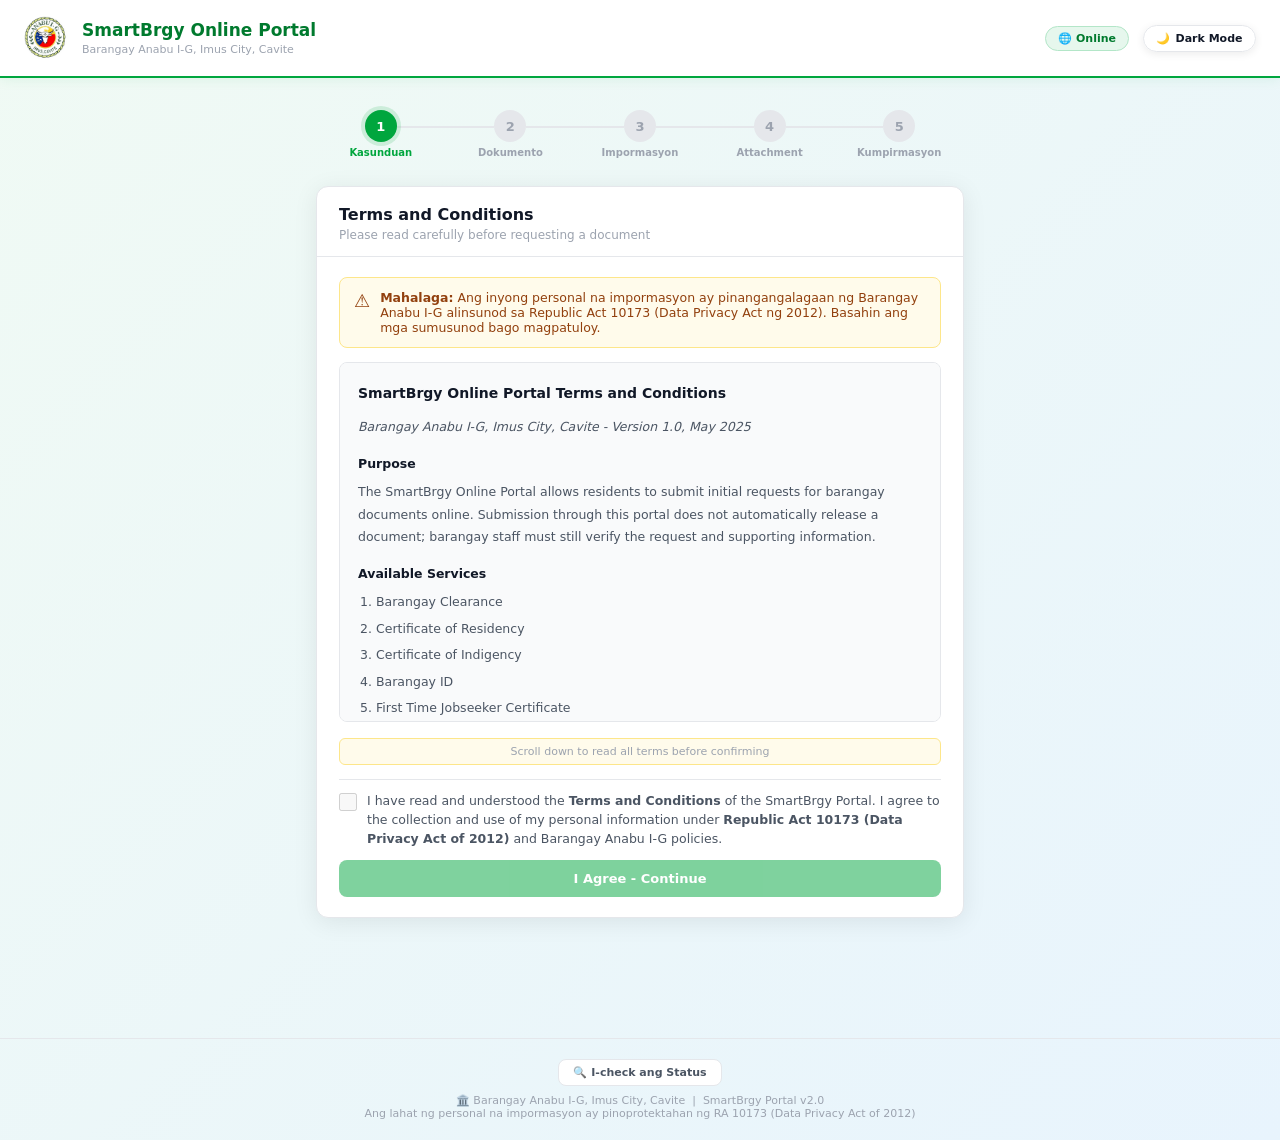
==== commit 7aa97909: "Reorganize repo structure into static/, database/, docs/ Move script.js, style.css, db-connector.js," ====
--- a/portal.html
+++ b/portal.html
@@ -4,7 +4,7 @@
 <meta charset="UTF-8"/>
 <meta name="viewport" content="width=device-width, initial-scale=1.0"/>
 <title>SmartBrgy Portal - Document Request | Barangay Anabu I-G</title>
-<link rel="icon" type="image/jpeg" href="anabu logo.jpg"/>
+<link rel="icon" type="image/jpeg" href="static/anabu-logo.jpg"/>
 <style>
 :root {
   --green: #00a63e;
@@ -280,7 +280,7 @@
 
 <!-- HEADER -->
 <div class="header">
-  <div class="header-seal"><img src="anabu logo.jpg" alt="Barangay Anabu I-G"/></div>
+  <div class="header-seal"><img src="static/anabu-logo.jpg" alt="Barangay Anabu I-G"/></div>
   <div class="header-info">
     <h1>SmartBrgy Online Portal</h1>
     <p>Barangay Anabu I-G, Imus City, Cavite</p>
